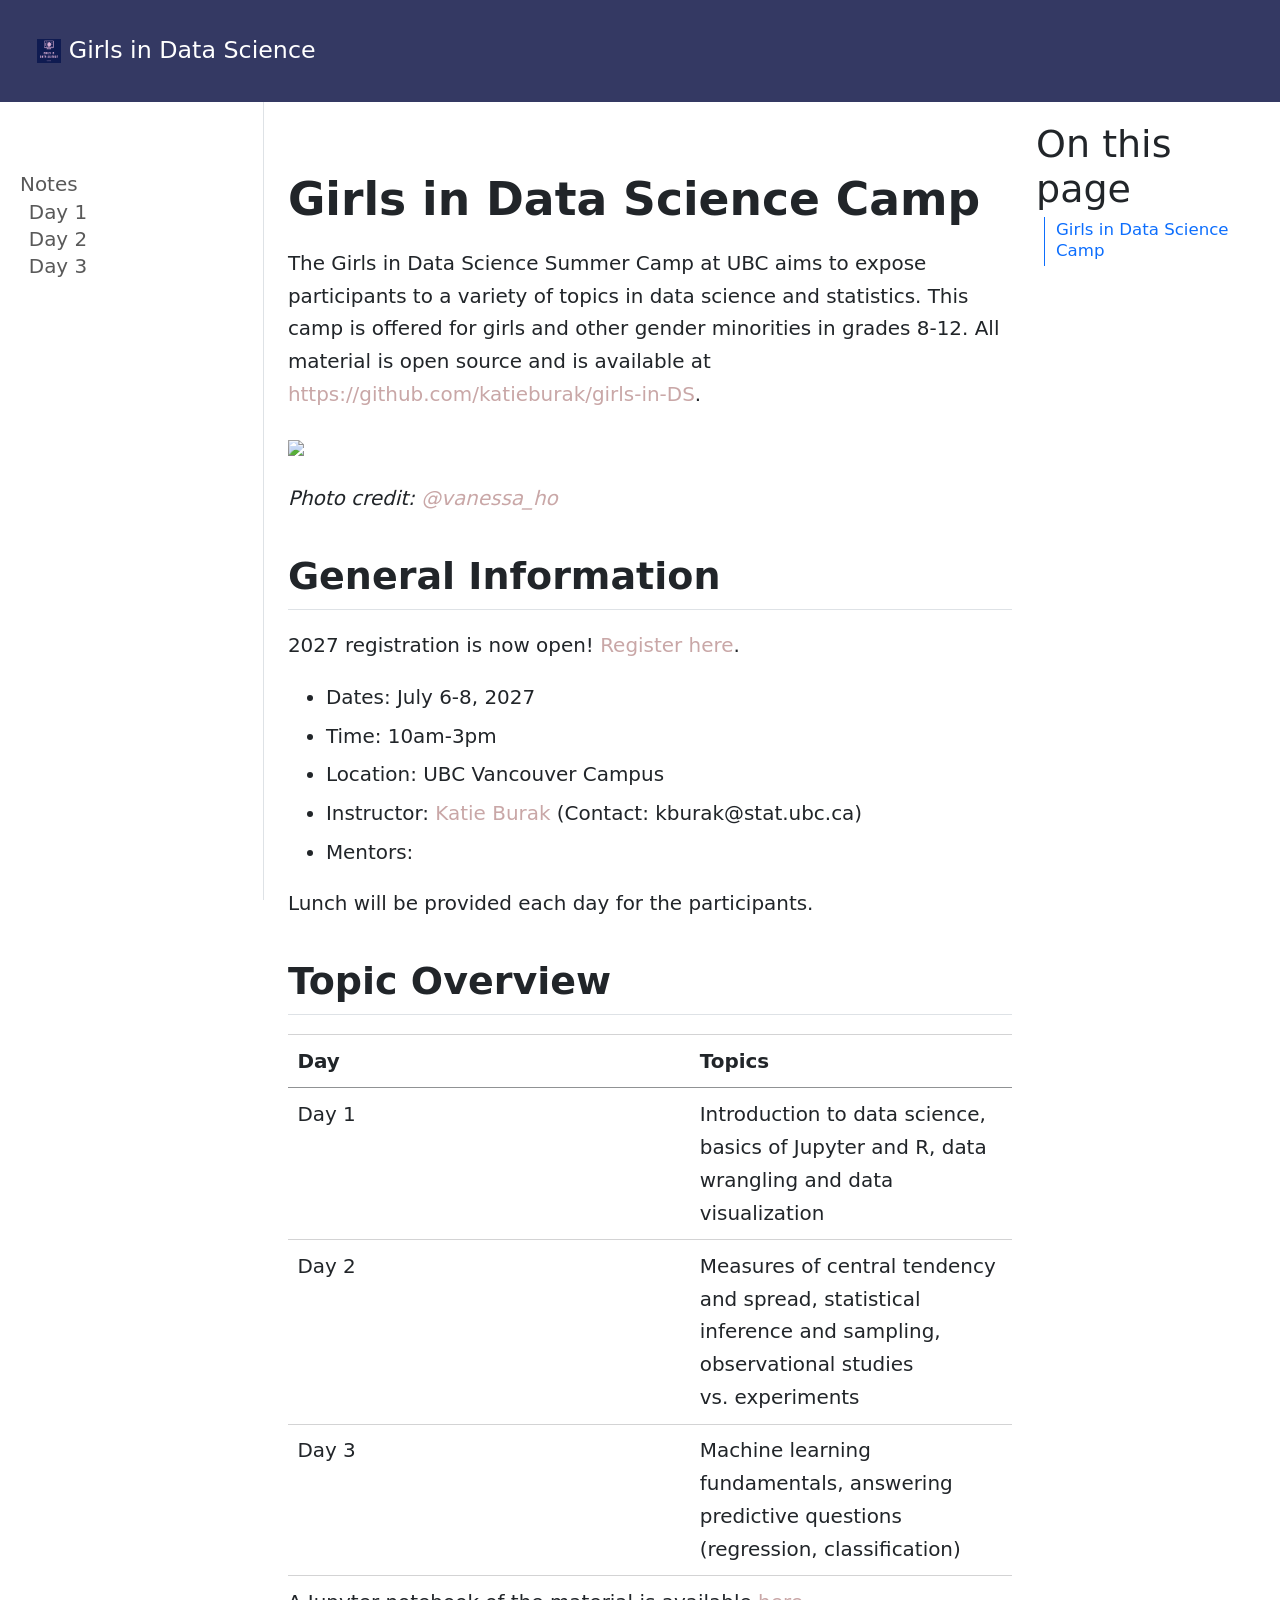
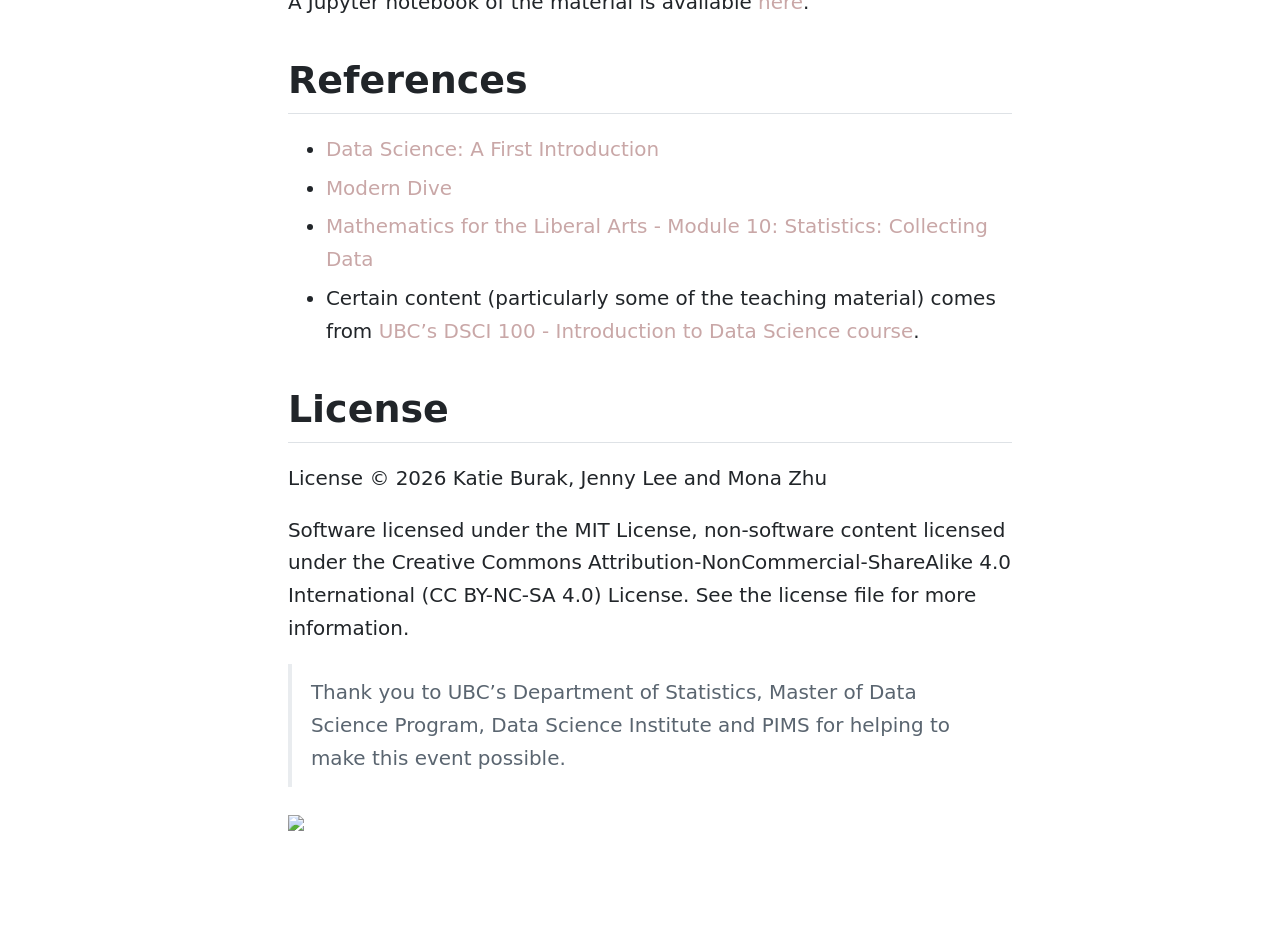
==== docs/README.html @ e65000bf "updated site to quarto" ====
<!DOCTYPE html>
<html xmlns="http://www.w3.org/1999/xhtml" lang="en" xml:lang="en"><head>

<meta charset="utf-8">
<meta name="generator" content="quarto-1.6.40">

<meta name="viewport" content="width=device-width, initial-scale=1.0, user-scalable=yes">


<title>readme – Girls in Data Science</title>
<style>
code{white-space: pre-wrap;}
span.smallcaps{font-variant: small-caps;}
div.columns{display: flex; gap: min(4vw, 1.5em);}
div.column{flex: auto; overflow-x: auto;}
div.hanging-indent{margin-left: 1.5em; text-indent: -1.5em;}
ul.task-list{list-style: none;}
ul.task-list li input[type="checkbox"] {
  width: 0.8em;
  margin: 0 0.8em 0.2em -1em; /* quarto-specific, see https://github.com/quarto-dev/quarto-cli/issues/4556 */ 
  vertical-align: middle;
}
</style>


<script src="site_libs/quarto-nav/quarto-nav.js"></script>
<script src="site_libs/quarto-nav/headroom.min.js"></script>
<script src="site_libs/clipboard/clipboard.min.js"></script>
<script src="site_libs/quarto-search/autocomplete.umd.js"></script>
<script src="site_libs/quarto-search/fuse.min.js"></script>
<script src="site_libs/quarto-search/quarto-search.js"></script>
<meta name="quarto:offset" content="./">
<script src="site_libs/quarto-html/quarto.js"></script>
<script src="site_libs/quarto-html/popper.min.js"></script>
<script src="site_libs/quarto-html/tippy.umd.min.js"></script>
<script src="site_libs/quarto-html/anchor.min.js"></script>
<link href="site_libs/quarto-html/tippy.css" rel="stylesheet">
<link href="site_libs/quarto-html/quarto-syntax-highlighting-549806ee2085284f45b00abea8c6df48.css" rel="stylesheet" id="quarto-text-highlighting-styles">
<script src="site_libs/bootstrap/bootstrap.min.js"></script>
<link href="site_libs/bootstrap/bootstrap-icons.css" rel="stylesheet">
<link href="site_libs/bootstrap/bootstrap-3d18b063836badba44b5e49ce1f199c2.min.css" rel="stylesheet" append-hash="true" id="quarto-bootstrap" data-mode="light">
<script id="quarto-search-options" type="application/json">{
  "location": "navbar",
  "copy-button": false,
  "collapse-after": 3,
  "panel-placement": "end",
  "type": "overlay",
  "limit": 50,
  "keyboard-shortcut": [
    "f",
    "/",
    "s"
  ],
  "show-item-context": false,
  "language": {
    "search-no-results-text": "No results",
    "search-matching-documents-text": "matching documents",
    "search-copy-link-title": "Copy link to search",
    "search-hide-matches-text": "Hide additional matches",
    "search-more-match-text": "more match in this document",
    "search-more-matches-text": "more matches in this document",
    "search-clear-button-title": "Clear",
    "search-text-placeholder": "",
    "search-detached-cancel-button-title": "Cancel",
    "search-submit-button-title": "Submit",
    "search-label": "Search"
  }
}</script>
<style>html{ scroll-behavior: smooth; }</style>


<link rel="stylesheet" href="custom.css">
<meta property="og:title" content="Girls in Data Science">
<meta property="og:description" content="">
<meta property="og:image" content="https://your-site-url-here/notes/img/group-photo-2025.png">
<meta property="og:site_name" content="Girls in Data Science">
<meta property="og:image:height" content="4000">
<meta property="og:image:width" content="6000">
<meta name="twitter:title" content="Girls in Data Science">
<meta name="twitter:description" content="">
<meta name="twitter:image" content="https://your-site-url-here/notes/img/group-photo-2025.png">
<meta name="twitter:image-height" content="4000">
<meta name="twitter:image-width" content="6000">
<meta name="twitter:card" content="summary_large_image">
</head>

<body class="nav-sidebar docked nav-fixed">

<div id="quarto-search-results"></div>
  <header id="quarto-header" class="headroom fixed-top">
    <nav class="navbar navbar-expand-lg " data-bs-theme="dark">
      <div class="navbar-container container-fluid">
      <div class="navbar-brand-container mx-auto">
    <a href="./index.html" class="navbar-brand navbar-brand-logo">
    <img src="./notes/img/logo.png" alt="Girls in Data Science logo" class="navbar-logo">
    </a>
    <a class="navbar-brand" href="./index.html">
    <span class="navbar-title">Girls in Data Science</span>
    </a>
  </div>
            <div id="quarto-search" class="" title="Search"></div>
          <button class="navbar-toggler" type="button" data-bs-toggle="collapse" data-bs-target="#navbarCollapse" aria-controls="navbarCollapse" role="menu" aria-expanded="false" aria-label="Toggle navigation" onclick="if (window.quartoToggleHeadroom) { window.quartoToggleHeadroom(); }">
  <span class="navbar-toggler-icon"></span>
</button>
          <div class="collapse navbar-collapse" id="navbarCollapse">
            <ul class="navbar-nav navbar-nav-scroll ms-auto">
  <li class="nav-item compact">
    <a class="nav-link" href="https://github.com/katieburak/girls-in-DS/"> <i class="bi bi-github" role="img" aria-label="GitHub">
</i> 
<span class="menu-text"></span></a>
  </li>  
</ul>
          </div> <!-- /navcollapse -->
            <div class="quarto-navbar-tools">
</div>
      </div> <!-- /container-fluid -->
    </nav>
  <nav class="quarto-secondary-nav">
    <div class="container-fluid d-flex">
      <button type="button" class="quarto-btn-toggle btn" data-bs-toggle="collapse" role="button" data-bs-target=".quarto-sidebar-collapse-item" aria-controls="quarto-sidebar" aria-expanded="false" aria-label="Toggle sidebar navigation" onclick="if (window.quartoToggleHeadroom) { window.quartoToggleHeadroom(); }">
        <i class="bi bi-layout-text-sidebar-reverse"></i>
      </button>
        <nav class="quarto-page-breadcrumbs" aria-label="breadcrumb"><ol class="breadcrumb"></ol></nav>
        <a class="flex-grow-1" role="navigation" data-bs-toggle="collapse" data-bs-target=".quarto-sidebar-collapse-item" aria-controls="quarto-sidebar" aria-expanded="false" aria-label="Toggle sidebar navigation" onclick="if (window.quartoToggleHeadroom) { window.quartoToggleHeadroom(); }">      
        </a>
      <button type="button" class="btn quarto-search-button" aria-label="Search" onclick="window.quartoOpenSearch();">
        <i class="bi bi-search"></i>
      </button>
    </div>
  </nav>
</header>
<!-- content -->
<div id="quarto-content" class="quarto-container page-columns page-rows-contents page-layout-article page-navbar">
<!-- sidebar -->
  <nav id="quarto-sidebar" class="sidebar collapse collapse-horizontal quarto-sidebar-collapse-item sidebar-navigation docked overflow-auto">
        <div class="mt-2 flex-shrink-0 align-items-center">
        <div class="sidebar-search">
        <div id="quarto-search" class="" title="Search"></div>
        </div>
        </div>
    <div class="sidebar-menu-container"> 
    <ul class="list-unstyled mt-1">
        <li class="sidebar-item sidebar-item-section">
      <div class="sidebar-item-container"> 
            <a class="sidebar-item-text sidebar-link text-start" data-bs-toggle="collapse" data-bs-target="#quarto-sidebar-section-1" role="navigation" aria-expanded="true">
 <span class="menu-text">Notes</span></a>
          <a class="sidebar-item-toggle text-start" data-bs-toggle="collapse" data-bs-target="#quarto-sidebar-section-1" role="navigation" aria-expanded="true" aria-label="Toggle section">
            <i class="bi bi-chevron-right ms-2"></i>
          </a> 
      </div>
      <ul id="quarto-sidebar-section-1" class="collapse list-unstyled sidebar-section depth1 show">  
          <li class="sidebar-item">
  <div class="sidebar-item-container"> 
  <a href="./notes/day1.html" class="sidebar-item-text sidebar-link">
 <span class="menu-text">Day 1</span></a>
  </div>
</li>
          <li class="sidebar-item">
  <div class="sidebar-item-container"> 
  <a href="./notes/day2.html" class="sidebar-item-text sidebar-link">
 <span class="menu-text">Day 2</span></a>
  </div>
</li>
          <li class="sidebar-item">
  <div class="sidebar-item-container"> 
  <a href="./notes/day3.html" class="sidebar-item-text sidebar-link">
 <span class="menu-text">Day 3</span></a>
  </div>
</li>
      </ul>
  </li>
    </ul>
    </div>
</nav>
<div id="quarto-sidebar-glass" class="quarto-sidebar-collapse-item" data-bs-toggle="collapse" data-bs-target=".quarto-sidebar-collapse-item"></div>
<!-- margin-sidebar -->
    <div id="quarto-margin-sidebar" class="sidebar margin-sidebar">
        <nav id="TOC" role="doc-toc" class="toc-active">
    <h2 id="toc-title">On this page</h2>
   
  <ul>
  <li><a href="#girls-in-data-science-camp" id="toc-girls-in-data-science-camp" class="nav-link active" data-scroll-target="#girls-in-data-science-camp">Girls in Data Science Camp</a>
  <ul class="collapse">
  <li><a href="#general-information" id="toc-general-information" class="nav-link" data-scroll-target="#general-information">General Information</a></li>
  <li><a href="#topic-overview" id="toc-topic-overview" class="nav-link" data-scroll-target="#topic-overview">Topic Overview</a></li>
  <li><a href="#references" id="toc-references" class="nav-link" data-scroll-target="#references">References</a></li>
  <li><a href="#license" id="toc-license" class="nav-link" data-scroll-target="#license">License</a></li>
  </ul></li>
  </ul>
</nav>
    </div>
<!-- main -->
<main class="content" id="quarto-document-content"><header id="title-block-header" class="quarto-title-block"></header>




<section id="girls-in-data-science-camp" class="level1">
<h1>Girls in Data Science Camp</h1>
<p>The Girls in Data Science Summer Camp at UBC aims to expose participants to a variety of topics in data science and statistics. This camp is offered for girls and other gender minorities in grades 8-12. All material is open source and is available at <a href="https://github.com/katieburak/girls-in-DS">https://github.com/katieburak/girls-in-DS</a>.</p>
<p><img src="notes/img/group-photo-2025.png" class="img-fluid"></p>
<div class="line-block"><em>Photo credit: <a href="https://www.linkedin.com/in/vanessaho75/"><span class="citation" data-cites="vanessa_ho">@vanessa_ho</span></a></em></div>
<section id="general-information" class="level2">
<h2 class="anchored" data-anchor-id="general-information">General Information</h2>
<p>2027 registration is now open! <a href="https://ubc.ca1.qualtrics.com/jfe/form/SV_aVrXQA5wG44lh78">Register here</a>.</p>
<ul>
<li>Dates: July 6-8, 2027</li>
<li>Time: 10am-3pm</li>
<li>Location: UBC Vancouver Campus</li>
<li>Instructor: <a href="https://katieburak.github.io/">Katie Burak</a> (Contact: kburak@stat.ubc.ca)</li>
<li>Mentors:</li>
</ul>
<p>Lunch will be provided each day for the participants.</p>
</section>
<section id="topic-overview" class="level2">
<h2 class="anchored" data-anchor-id="topic-overview">Topic Overview</h2>
<table class="caption-top table">
<colgroup>
<col style="width: 55%">
<col style="width: 44%">
</colgroup>
<thead>
<tr class="header">
<th>Day</th>
<th>Topics</th>
</tr>
</thead>
<tbody>
<tr class="odd">
<td>Day 1</td>
<td>Introduction to data science, basics of Jupyter and R, data wrangling and data visualization</td>
</tr>
<tr class="even">
<td>Day 2</td>
<td>Measures of central tendency and spread, statistical inference and sampling, observational studies vs.&nbsp;experiments</td>
</tr>
<tr class="odd">
<td>Day 3</td>
<td>Machine learning fundamentals, answering predictive questions (regression, classification)</td>
</tr>
</tbody>
</table>
<p>A Jupyter notebook of the material is available <a href="https://katieburak.github.io/girls-in-DS/README.html">here</a>.</p>
</section>
<section id="references" class="level2">
<h2 class="anchored" data-anchor-id="references">References</h2>
<ul>
<li><a href="https://datasciencebook.ca/">Data Science: A First Introduction</a></li>
<li><a href="https://moderndive.com/index.html">Modern Dive</a></li>
<li><a href="https://courses.lumenlearning.com/waymakermath4libarts/">Mathematics for the Liberal Arts - Module 10: Statistics: Collecting Data</a></li>
<li>Certain content (particularly some of the teaching material) comes from <a href="https://github.com/ubc-dsci/dsci-100-student">UBC’s DSCI 100 - Introduction to Data Science course</a>.</li>
</ul>
</section>
<section id="license" class="level2">
<h2 class="anchored" data-anchor-id="license">License</h2>
<p>License © 2026 Katie Burak, Jenny Lee and Mona Zhu</p>
<p>Software licensed under the MIT License, non-software content licensed under the Creative Commons Attribution-NonCommercial-ShareAlike 4.0 International (CC BY-NC-SA 4.0) License. See the license file for more information.</p>
<blockquote class="blockquote">
<p>Thank you to UBC’s Department of Statistics, Master of Data Science Program, Data Science Institute and PIMS for helping to make this event possible.</p>
</blockquote>
<p><img src="https://media.pims.math.ca/logos/webhorizfullsmall.png" class="img-fluid"></p>


</section>
</section>

</main> <!-- /main -->
<script id="quarto-html-after-body" type="application/javascript">
window.document.addEventListener("DOMContentLoaded", function (event) {
  const toggleBodyColorMode = (bsSheetEl) => {
    const mode = bsSheetEl.getAttribute("data-mode");
    const bodyEl = window.document.querySelector("body");
    if (mode === "dark") {
      bodyEl.classList.add("quarto-dark");
      bodyEl.classList.remove("quarto-light");
    } else {
      bodyEl.classList.add("quarto-light");
      bodyEl.classList.remove("quarto-dark");
    }
  }
  const toggleBodyColorPrimary = () => {
    const bsSheetEl = window.document.querySelector("link#quarto-bootstrap");
    if (bsSheetEl) {
      toggleBodyColorMode(bsSheetEl);
    }
  }
  toggleBodyColorPrimary();  
  const icon = "";
  const anchorJS = new window.AnchorJS();
  anchorJS.options = {
    placement: 'right',
    icon: icon
  };
  anchorJS.add('.anchored');
  const isCodeAnnotation = (el) => {
    for (const clz of el.classList) {
      if (clz.startsWith('code-annotation-')) {                     
        return true;
      }
    }
    return false;
  }
  const onCopySuccess = function(e) {
    // button target
    const button = e.trigger;
    // don't keep focus
    button.blur();
    // flash "checked"
    button.classList.add('code-copy-button-checked');
    var currentTitle = button.getAttribute("title");
    button.setAttribute("title", "Copied!");
    let tooltip;
    if (window.bootstrap) {
      button.setAttribute("data-bs-toggle", "tooltip");
      button.setAttribute("data-bs-placement", "left");
      button.setAttribute("data-bs-title", "Copied!");
      tooltip = new bootstrap.Tooltip(button, 
        { trigger: "manual", 
          customClass: "code-copy-button-tooltip",
          offset: [0, -8]});
      tooltip.show();    
    }
    setTimeout(function() {
      if (tooltip) {
        tooltip.hide();
        button.removeAttribute("data-bs-title");
        button.removeAttribute("data-bs-toggle");
        button.removeAttribute("data-bs-placement");
      }
      button.setAttribute("title", currentTitle);
      button.classList.remove('code-copy-button-checked');
    }, 1000);
    // clear code selection
    e.clearSelection();
  }
  const getTextToCopy = function(trigger) {
      const codeEl = trigger.previousElementSibling.cloneNode(true);
      for (const childEl of codeEl.children) {
        if (isCodeAnnotation(childEl)) {
          childEl.remove();
        }
      }
      return codeEl.innerText;
  }
  const clipboard = new window.ClipboardJS('.code-copy-button:not([data-in-quarto-modal])', {
    text: getTextToCopy
  });
  clipboard.on('success', onCopySuccess);
  if (window.document.getElementById('quarto-embedded-source-code-modal')) {
    const clipboardModal = new window.ClipboardJS('.code-copy-button[data-in-quarto-modal]', {
      text: getTextToCopy,
      container: window.document.getElementById('quarto-embedded-source-code-modal')
    });
    clipboardModal.on('success', onCopySuccess);
  }
    var localhostRegex = new RegExp(/^(?:http|https):\/\/localhost\:?[0-9]*\//);
    var mailtoRegex = new RegExp(/^mailto:/);
      var filterRegex = new RegExp("https:\/\/your-site-url-here\/");
    var isInternal = (href) => {
        return filterRegex.test(href) || localhostRegex.test(href) || mailtoRegex.test(href);
    }
    // Inspect non-navigation links and adorn them if external
 	var links = window.document.querySelectorAll('a[href]:not(.nav-link):not(.navbar-brand):not(.toc-action):not(.sidebar-link):not(.sidebar-item-toggle):not(.pagination-link):not(.no-external):not([aria-hidden]):not(.dropdown-item):not(.quarto-navigation-tool):not(.about-link)');
    for (var i=0; i<links.length; i++) {
      const link = links[i];
      if (!isInternal(link.href)) {
        // undo the damage that might have been done by quarto-nav.js in the case of
        // links that we want to consider external
        if (link.dataset.originalHref !== undefined) {
          link.href = link.dataset.originalHref;
        }
      }
    }
  function tippyHover(el, contentFn, onTriggerFn, onUntriggerFn) {
    const config = {
      allowHTML: true,
      maxWidth: 500,
      delay: 100,
      arrow: false,
      appendTo: function(el) {
          return el.parentElement;
      },
      interactive: true,
      interactiveBorder: 10,
      theme: 'quarto',
      placement: 'bottom-start',
    };
    if (contentFn) {
      config.content = contentFn;
    }
    if (onTriggerFn) {
      config.onTrigger = onTriggerFn;
    }
    if (onUntriggerFn) {
      config.onUntrigger = onUntriggerFn;
    }
    window.tippy(el, config); 
  }
  const noterefs = window.document.querySelectorAll('a[role="doc-noteref"]');
  for (var i=0; i<noterefs.length; i++) {
    const ref = noterefs[i];
    tippyHover(ref, function() {
      // use id or data attribute instead here
      let href = ref.getAttribute('data-footnote-href') || ref.getAttribute('href');
      try { href = new URL(href).hash; } catch {}
      const id = href.replace(/^#\/?/, "");
      const note = window.document.getElementById(id);
      if (note) {
        return note.innerHTML;
      } else {
        return "";
      }
    });
  }
  const xrefs = window.document.querySelectorAll('a.quarto-xref');
  const processXRef = (id, note) => {
    // Strip column container classes
    const stripColumnClz = (el) => {
      el.classList.remove("page-full", "page-columns");
      if (el.children) {
        for (const child of el.children) {
          stripColumnClz(child);
        }
      }
    }
    stripColumnClz(note)
    if (id === null || id.startsWith('sec-')) {
      // Special case sections, only their first couple elements
      const container = document.createElement("div");
      if (note.children && note.children.length > 2) {
        container.appendChild(note.children[0].cloneNode(true));
        for (let i = 1; i < note.children.length; i++) {
          const child = note.children[i];
          if (child.tagName === "P" && child.innerText === "") {
            continue;
          } else {
            container.appendChild(child.cloneNode(true));
            break;
          }
        }
        if (window.Quarto?.typesetMath) {
          window.Quarto.typesetMath(container);
        }
        return container.innerHTML
      } else {
        if (window.Quarto?.typesetMath) {
          window.Quarto.typesetMath(note);
        }
        return note.innerHTML;
      }
    } else {
      // Remove any anchor links if they are present
      const anchorLink = note.querySelector('a.anchorjs-link');
      if (anchorLink) {
        anchorLink.remove();
      }
      if (window.Quarto?.typesetMath) {
        window.Quarto.typesetMath(note);
      }
      if (note.classList.contains("callout")) {
        return note.outerHTML;
      } else {
        return note.innerHTML;
      }
    }
  }
  for (var i=0; i<xrefs.length; i++) {
    const xref = xrefs[i];
    tippyHover(xref, undefined, function(instance) {
      instance.disable();
      let url = xref.getAttribute('href');
      let hash = undefined; 
      if (url.startsWith('#')) {
        hash = url;
      } else {
        try { hash = new URL(url).hash; } catch {}
      }
      if (hash) {
        const id = hash.replace(/^#\/?/, "");
        const note = window.document.getElementById(id);
        if (note !== null) {
          try {
            const html = processXRef(id, note.cloneNode(true));
            instance.setContent(html);
          } finally {
            instance.enable();
            instance.show();
          }
        } else {
          // See if we can fetch this
          fetch(url.split('#')[0])
          .then(res => res.text())
          .then(html => {
            const parser = new DOMParser();
            const htmlDoc = parser.parseFromString(html, "text/html");
            const note = htmlDoc.getElementById(id);
            if (note !== null) {
              const html = processXRef(id, note);
              instance.setContent(html);
            } 
          }).finally(() => {
            instance.enable();
            instance.show();
          });
        }
      } else {
        // See if we can fetch a full url (with no hash to target)
        // This is a special case and we should probably do some content thinning / targeting
        fetch(url)
        .then(res => res.text())
        .then(html => {
          const parser = new DOMParser();
          const htmlDoc = parser.parseFromString(html, "text/html");
          const note = htmlDoc.querySelector('main.content');
          if (note !== null) {
            // This should only happen for chapter cross references
            // (since there is no id in the URL)
            // remove the first header
            if (note.children.length > 0 && note.children[0].tagName === "HEADER") {
              note.children[0].remove();
            }
            const html = processXRef(null, note);
            instance.setContent(html);
          } 
        }).finally(() => {
          instance.enable();
          instance.show();
        });
      }
    }, function(instance) {
    });
  }
      let selectedAnnoteEl;
      const selectorForAnnotation = ( cell, annotation) => {
        let cellAttr = 'data-code-cell="' + cell + '"';
        let lineAttr = 'data-code-annotation="' +  annotation + '"';
        const selector = 'span[' + cellAttr + '][' + lineAttr + ']';
        return selector;
      }
      const selectCodeLines = (annoteEl) => {
        const doc = window.document;
        const targetCell = annoteEl.getAttribute("data-target-cell");
        const targetAnnotation = annoteEl.getAttribute("data-target-annotation");
        const annoteSpan = window.document.querySelector(selectorForAnnotation(targetCell, targetAnnotation));
        const lines = annoteSpan.getAttribute("data-code-lines").split(",");
        const lineIds = lines.map((line) => {
          return targetCell + "-" + line;
        })
        let top = null;
        let height = null;
        let parent = null;
        if (lineIds.length > 0) {
            //compute the position of the single el (top and bottom and make a div)
            const el = window.document.getElementById(lineIds[0]);
            top = el.offsetTop;
            height = el.offsetHeight;
            parent = el.parentElement.parentElement;
          if (lineIds.length > 1) {
            const lastEl = window.document.getElementById(lineIds[lineIds.length - 1]);
            const bottom = lastEl.offsetTop + lastEl.offsetHeight;
            height = bottom - top;
          }
          if (top !== null && height !== null && parent !== null) {
            // cook up a div (if necessary) and position it 
            let div = window.document.getElementById("code-annotation-line-highlight");
            if (div === null) {
              div = window.document.createElement("div");
              div.setAttribute("id", "code-annotation-line-highlight");
              div.style.position = 'absolute';
              parent.appendChild(div);
            }
            div.style.top = top - 2 + "px";
            div.style.height = height + 4 + "px";
            div.style.left = 0;
            let gutterDiv = window.document.getElementById("code-annotation-line-highlight-gutter");
            if (gutterDiv === null) {
              gutterDiv = window.document.createElement("div");
              gutterDiv.setAttribute("id", "code-annotation-line-highlight-gutter");
              gutterDiv.style.position = 'absolute';
              const codeCell = window.document.getElementById(targetCell);
              const gutter = codeCell.querySelector('.code-annotation-gutter');
              gutter.appendChild(gutterDiv);
            }
            gutterDiv.style.top = top - 2 + "px";
            gutterDiv.style.height = height + 4 + "px";
          }
          selectedAnnoteEl = annoteEl;
        }
      };
      const unselectCodeLines = () => {
        const elementsIds = ["code-annotation-line-highlight", "code-annotation-line-highlight-gutter"];
        elementsIds.forEach((elId) => {
          const div = window.document.getElementById(elId);
          if (div) {
            div.remove();
          }
        });
        selectedAnnoteEl = undefined;
      };
        // Handle positioning of the toggle
    window.addEventListener(
      "resize",
      throttle(() => {
        elRect = undefined;
        if (selectedAnnoteEl) {
          selectCodeLines(selectedAnnoteEl);
        }
      }, 10)
    );
    function throttle(fn, ms) {
    let throttle = false;
    let timer;
      return (...args) => {
        if(!throttle) { // first call gets through
            fn.apply(this, args);
            throttle = true;
        } else { // all the others get throttled
            if(timer) clearTimeout(timer); // cancel #2
            timer = setTimeout(() => {
              fn.apply(this, args);
              timer = throttle = false;
            }, ms);
        }
      };
    }
      // Attach click handler to the DT
      const annoteDls = window.document.querySelectorAll('dt[data-target-cell]');
      for (const annoteDlNode of annoteDls) {
        annoteDlNode.addEventListener('click', (event) => {
          const clickedEl = event.target;
          if (clickedEl !== selectedAnnoteEl) {
            unselectCodeLines();
            const activeEl = window.document.querySelector('dt[data-target-cell].code-annotation-active');
            if (activeEl) {
              activeEl.classList.remove('code-annotation-active');
            }
            selectCodeLines(clickedEl);
            clickedEl.classList.add('code-annotation-active');
          } else {
            // Unselect the line
            unselectCodeLines();
            clickedEl.classList.remove('code-annotation-active');
          }
        });
      }
  const findCites = (el) => {
    const parentEl = el.parentElement;
    if (parentEl) {
      const cites = parentEl.dataset.cites;
      if (cites) {
        return {
          el,
          cites: cites.split(' ')
        };
      } else {
        return findCites(el.parentElement)
      }
    } else {
      return undefined;
    }
  };
  var bibliorefs = window.document.querySelectorAll('a[role="doc-biblioref"]');
  for (var i=0; i<bibliorefs.length; i++) {
    const ref = bibliorefs[i];
    const citeInfo = findCites(ref);
    if (citeInfo) {
      tippyHover(citeInfo.el, function() {
        var popup = window.document.createElement('div');
        citeInfo.cites.forEach(function(cite) {
          var citeDiv = window.document.createElement('div');
          citeDiv.classList.add('hanging-indent');
          citeDiv.classList.add('csl-entry');
          var biblioDiv = window.document.getElementById('ref-' + cite);
          if (biblioDiv) {
            citeDiv.innerHTML = biblioDiv.innerHTML;
          }
          popup.appendChild(citeDiv);
        });
        return popup.innerHTML;
      });
    }
  }
});
</script>
</div> <!-- /content -->




<script src="site_libs/quarto-html/zenscroll-min.js"></script>
</body></html>
---- docs/site_libs/quarto-html/tippy.css ----
.tippy-box[data-animation=fade][data-state=hidden]{opacity:0}[data-tippy-root]{max-width:calc(100vw - 10px)}.tippy-box{position:relative;background-color:#333;color:#fff;border-radius:4px;font-size:14px;line-height:1.4;white-space:normal;outline:0;transition-property:transform,visibility,opacity}.tippy-box[data-placement^=top]>.tippy-arrow{bottom:0}.tippy-box[data-placement^=top]>.tippy-arrow:before{bottom:-7px;left:0;border-width:8px 8px 0;border-top-color:initial;transform-origin:center top}.tippy-box[data-placement^=bottom]>.tippy-arrow{top:0}.tippy-box[data-placement^=bottom]>.tippy-arrow:before{top:-7px;left:0;border-width:0 8px 8px;border-bottom-color:initial;transform-origin:center bottom}.tippy-box[data-placement^=left]>.tippy-arrow{right:0}.tippy-box[data-placement^=left]>.tippy-arrow:before{border-width:8px 0 8px 8px;border-left-color:initial;right:-7px;transform-origin:center left}.tippy-box[data-placement^=right]>.tippy-arrow{left:0}.tippy-box[data-placement^=right]>.tippy-arrow:before{left:-7px;border-width:8px 8px 8px 0;border-right-color:initial;transform-origin:center right}.tippy-box[data-inertia][data-state=visible]{transition-timing-function:cubic-bezier(.54,1.5,.38,1.11)}.tippy-arrow{width:16px;height:16px;color:#333}.tippy-arrow:before{content:"";position:absolute;border-color:transparent;border-style:solid}.tippy-content{position:relative;padding:5px 9px;z-index:1}
---- docs/site_libs/quarto-html/quarto-syntax-highlighting-549806ee2085284f45b00abea8c6df48.css ----
/* quarto syntax highlight colors */
:root {
  --quarto-hl-ot-color: #003B4F;
  --quarto-hl-at-color: #657422;
  --quarto-hl-ss-color: #20794D;
  --quarto-hl-an-color: #5E5E5E;
  --quarto-hl-fu-color: #4758AB;
  --quarto-hl-st-color: #20794D;
  --quarto-hl-cf-color: #003B4F;
  --quarto-hl-op-color: #5E5E5E;
  --quarto-hl-er-color: #AD0000;
  --quarto-hl-bn-color: #AD0000;
  --quarto-hl-al-color: #AD0000;
  --quarto-hl-va-color: #111111;
  --quarto-hl-bu-color: inherit;
  --quarto-hl-ex-color: inherit;
  --quarto-hl-pp-color: #AD0000;
  --quarto-hl-in-color: #5E5E5E;
  --quarto-hl-vs-color: #20794D;
  --quarto-hl-wa-color: #5E5E5E;
  --quarto-hl-do-color: #5E5E5E;
  --quarto-hl-im-color: #00769E;
  --quarto-hl-ch-color: #20794D;
  --quarto-hl-dt-color: #AD0000;
  --quarto-hl-fl-color: #AD0000;
  --quarto-hl-co-color: #5E5E5E;
  --quarto-hl-cv-color: #5E5E5E;
  --quarto-hl-cn-color: #8f5902;
  --quarto-hl-sc-color: #5E5E5E;
  --quarto-hl-dv-color: #AD0000;
  --quarto-hl-kw-color: #003B4F;
}

/* other quarto variables */
:root {
  --quarto-font-monospace: SFMono-Regular, Menlo, Monaco, Consolas, "Liberation Mono", "Courier New", monospace;
}

pre > code.sourceCode > span {
  color: #003B4F;
}

code span {
  color: #003B4F;
}

code.sourceCode > span {
  color: #003B4F;
}

div.sourceCode,
div.sourceCode pre.sourceCode {
  color: #003B4F;
}

code span.ot {
  color: #003B4F;
  font-style: inherit;
}

code span.at {
  color: #657422;
  font-style: inherit;
}

code span.ss {
  color: #20794D;
  font-style: inherit;
}

code span.an {
  color: #5E5E5E;
  font-style: inherit;
}

code span.fu {
  color: #4758AB;
  font-style: inherit;
}

code span.st {
  color: #20794D;
  font-style: inherit;
}

code span.cf {
  color: #003B4F;
  font-weight: bold;
  font-style: inherit;
}

code span.op {
  color: #5E5E5E;
  font-style: inherit;
}

code span.er {
  color: #AD0000;
  font-style: inherit;
}

code span.bn {
  color: #AD0000;
  font-style: inherit;
}

code span.al {
  color: #AD0000;
  font-style: inherit;
}

code span.va {
  color: #111111;
  font-style: inherit;
}

code span.bu {
  font-style: inherit;
}

code span.ex {
  font-style: inherit;
}

code span.pp {
  color: #AD0000;
  font-style: inherit;
}

code span.in {
  color: #5E5E5E;
  font-style: inherit;
}

code span.vs {
  color: #20794D;
  font-style: inherit;
}

code span.wa {
  color: #5E5E5E;
  font-style: italic;
}

code span.do {
  color: #5E5E5E;
  font-style: italic;
}

code span.im {
  color: #00769E;
  font-style: inherit;
}

code span.ch {
  color: #20794D;
  font-style: inherit;
}

code span.dt {
  color: #AD0000;
  font-style: inherit;
}

code span.fl {
  color: #AD0000;
  font-style: inherit;
}

code span.co {
  color: #5E5E5E;
  font-style: inherit;
}

code span.cv {
  color: #5E5E5E;
  font-style: italic;
}

code span.cn {
  color: #8f5902;
  font-style: inherit;
}

code span.sc {
  color: #5E5E5E;
  font-style: inherit;
}

code span.dv {
  color: #AD0000;
  font-style: inherit;
}

code span.kw {
  color: #003B4F;
  font-weight: bold;
  font-style: inherit;
}

.prevent-inlining {
  content: "</";
}

/*# sourceMappingURL=ae99138f4fbc2fb4c9f5e5cd69c22459.css.map */
---- docs/custom.css ----
/* =========================
   GLOBAL TYPOGRAPHY (FORCE FIX)
   ========================= */

html, body {
  font-size: 19px !important;
  line-height: 1.65;
}

/* Quarto content containers */
.quarto-container,
.quarto-page,
.content,
.main-content {
  font-size: 1.05rem !important;
}

/* Headings */
h1 { font-size: 2.4rem !important; }
h2 { font-size: 2rem !important; }
h3 { font-size: 1.5rem !important; }


/* =========================
   NAVBAR BASE
   ========================= */

.navbar {
  background-color: #343963 !important;
  padding: 1rem 1.2rem !important;
  font-size: 1.2rem !important;
}

/* Brand */
.navbar-brand {
  font-size: 2rem !important;
  font-weight: 600 !important;
}

/* Default nav links */
.navbar .nav-link,
.navbar-nav .nav-link,
.navbar a {
  color: #ffffff !important;
  font-size: 1.25rem !important;
  font-weight: 500 !important;
}

/* Hover state */
.navbar .nav-link:hover,
.navbar-nav .nav-link:hover,
.navbar a:hover {
  color: #C9A7A7 !important;
}

/* ACTIVE / CURRENT PAGE (FIXED) */
.navbar .nav-link.active,
.navbar-nav .nav-link.active,
.navbar .nav-link[aria-current="page"] {
  color: #C9A7A7 !important;
}

/* Focus state */
.navbar .nav-link:focus,
.navbar-nav .nav-link:focus {
  color: #C9A7A7 !important;
}

/* Dropdown / expanded state */
.navbar .nav-link.show {
  color: #C9A7A7 !important;
}


/* =========================
   GLOBAL LINKS
   ========================= */

a {
  color: #C9A7A7;
  font-size: 1.05rem;
  text-decoration: none;
  font-weight: 500;
}

a:hover {
  text-decoration: underline;
}

a:visited {
  color: #C9A7A7;
}

a:focus {
  color: #C9A7A7;
  outline: 2px solid #C9A7A7;
  outline-offset: 2px;
}


/* =========================
   SIDEBAR
   ========================= */

.sidebar,
.sidebar-nav,
.sidebar-menu {
  font-size: 1.1rem !important;
}


/* =========================
   SPACING IMPROVEMENTS
   ========================= */

p {
  margin-bottom: 1rem;
}

li {
  margin-bottom: 0.3rem;
}
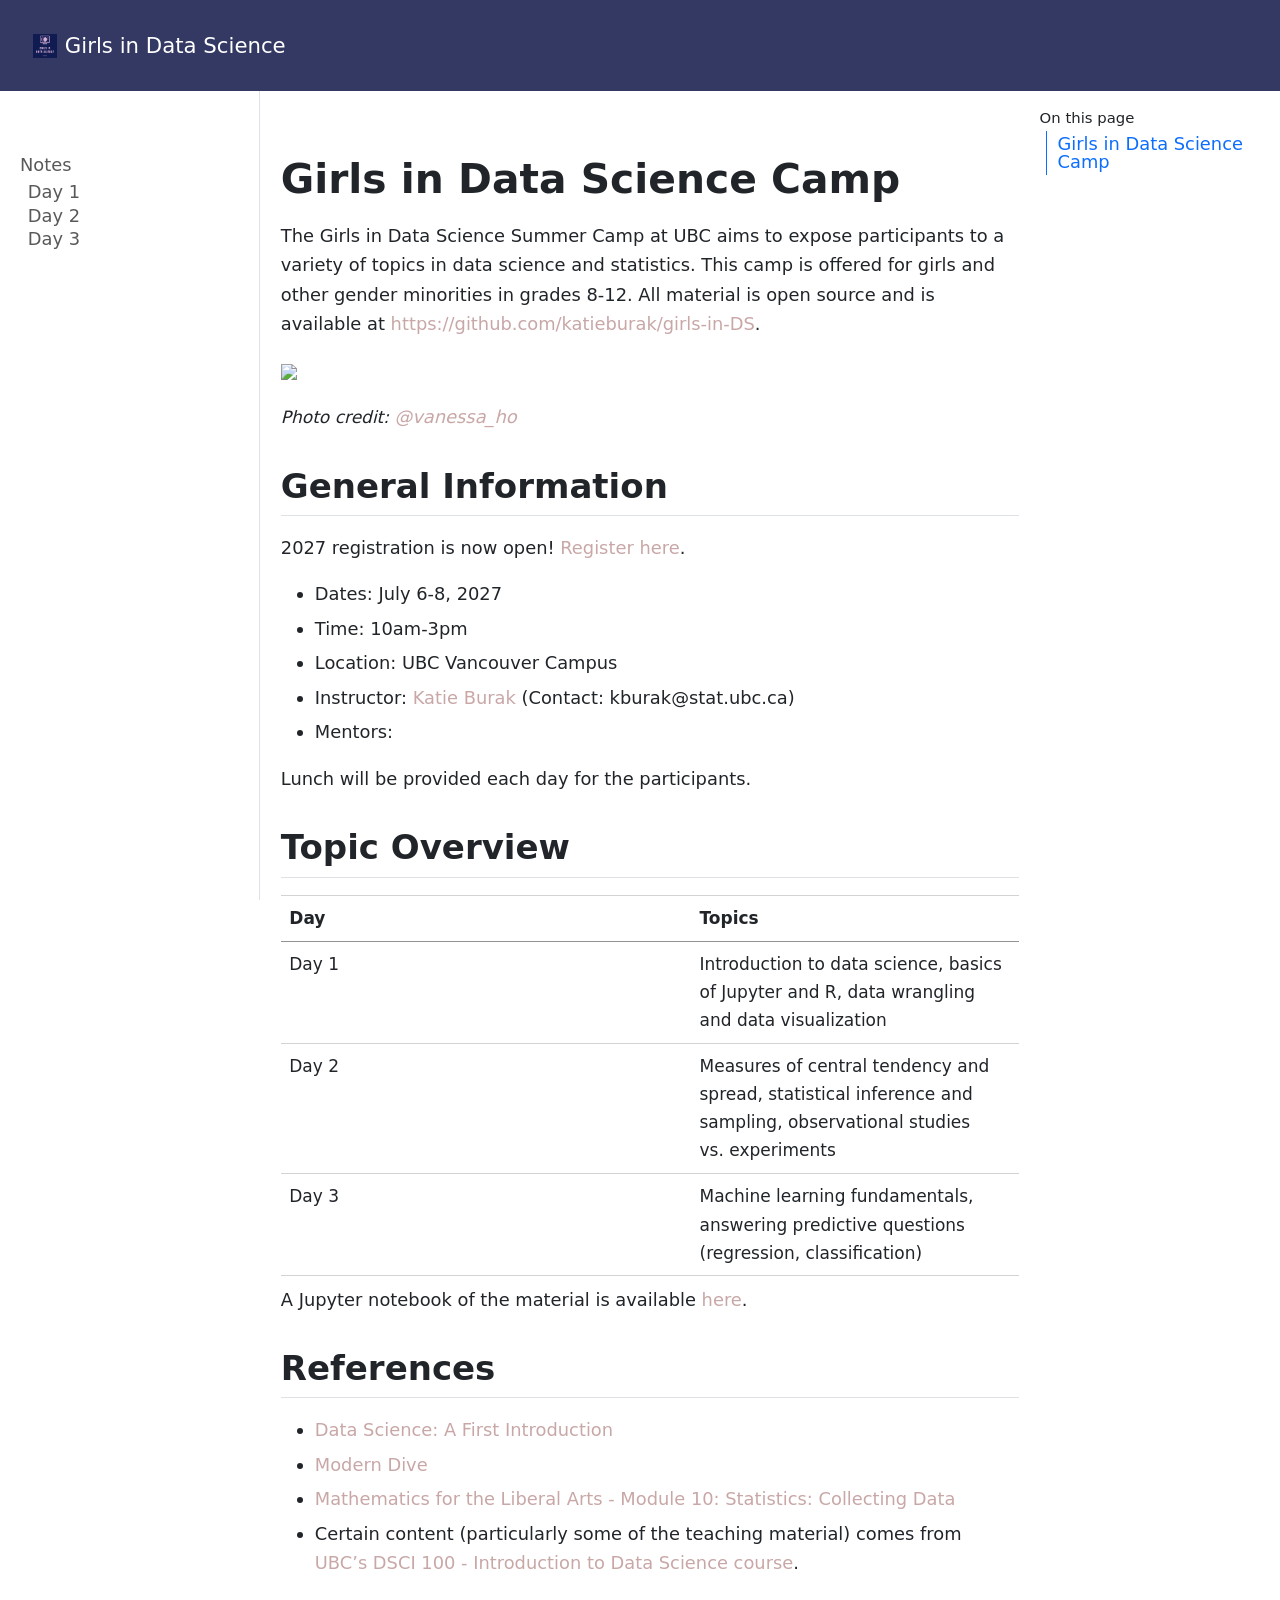
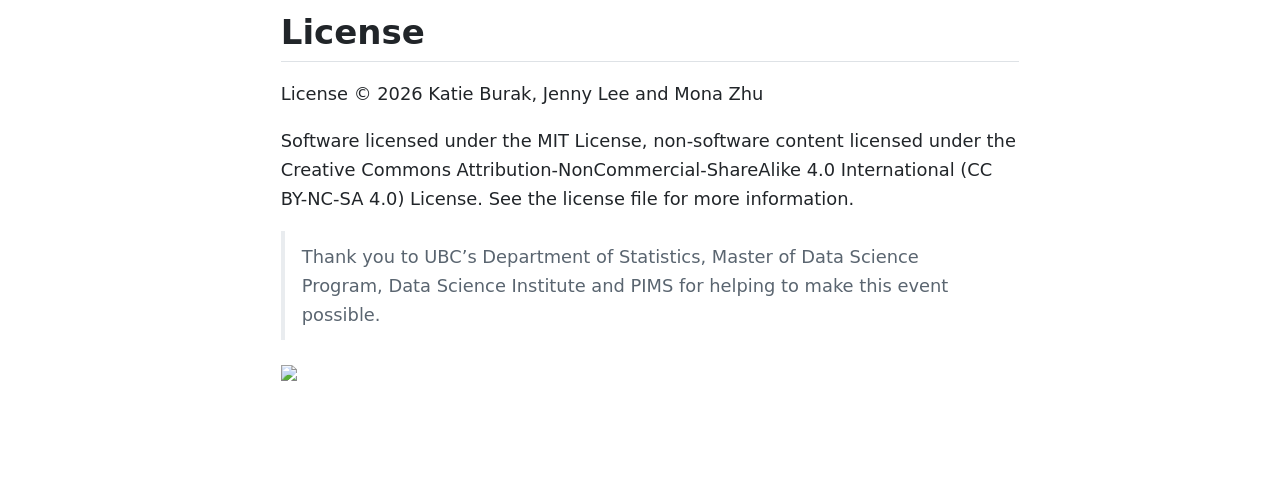
==== commit cde014e8: "fixed layout" ====
--- a/docs/README.html
+++ b/docs/README.html
@@ -38,7 +38,7 @@
 <link href="site_libs/quarto-html/quarto-syntax-highlighting-549806ee2085284f45b00abea8c6df48.css" rel="stylesheet" id="quarto-text-highlighting-styles">
 <script src="site_libs/bootstrap/bootstrap.min.js"></script>
 <link href="site_libs/bootstrap/bootstrap-icons.css" rel="stylesheet">
-<link href="site_libs/bootstrap/bootstrap-3d18b063836badba44b5e49ce1f199c2.min.css" rel="stylesheet" append-hash="true" id="quarto-bootstrap" data-mode="light">
+<link href="site_libs/bootstrap/bootstrap-494a106890d629ee056dfadd0ae89b63.min.css" rel="stylesheet" append-hash="true" id="quarto-bootstrap" data-mode="light">
 <script id="quarto-search-options" type="application/json">{
   "location": "navbar",
   "copy-button": false,
--- a/docs/custom.css
+++ b/docs/custom.css
@@ -1,24 +1,26 @@
 /* =========================
-   GLOBAL TYPOGRAPHY (FORCE FIX)
+   GLOBAL TYPOGRAPHY (SAFE VERSION)
    ========================= */
 
-html, body {
-  font-size: 19px !important;
+/* Use HTML for base sizing (keeps Quarto grid stable) */
+html {
+  font-size: 16px;
+}
+
+body {
   line-height: 1.65;
 }
 
-/* Quarto content containers */
-.quarto-container,
-.quarto-page,
-.content,
-.main-content {
-  font-size: 1.05rem !important;
+/* Only target text, NOT layout containers */
+p,
+li {
+  font-size: 1.05rem;
 }
 
 /* Headings */
-h1 { font-size: 2.4rem !important; }
-h2 { font-size: 2rem !important; }
-h3 { font-size: 1.5rem !important; }
+h1 { font-size: 2.4rem; }
+h2 { font-size: 2rem; }
+h3 { font-size: 1.5rem; }
 
 
 /* =========================
@@ -37,7 +39,7 @@
   font-weight: 600 !important;
 }
 
-/* Default nav links */
+/* Nav links */
 .navbar .nav-link,
 .navbar-nav .nav-link,
 .navbar a {
@@ -53,20 +55,19 @@
   color: #C9A7A7 !important;
 }
 
-/* ACTIVE / CURRENT PAGE (FIXED) */
+/* Active page */
 .navbar .nav-link.active,
 .navbar-nav .nav-link.active,
 .navbar .nav-link[aria-current="page"] {
   color: #C9A7A7 !important;
 }
 
-/* Focus state */
+/* Focus */
 .navbar .nav-link:focus,
 .navbar-nav .nav-link:focus {
   color: #C9A7A7 !important;
 }
 
-/* Dropdown / expanded state */
 .navbar .nav-link.show {
   color: #C9A7A7 !important;
 }
@@ -99,13 +100,13 @@
 
 
 /* =========================
-   SIDEBAR
+   SIDEBAR (SAFE)
    ========================= */
 
 .sidebar,
 .sidebar-nav,
 .sidebar-menu {
-  font-size: 1.1rem !important;
+  font-size: 1.05rem;
 }
 
 
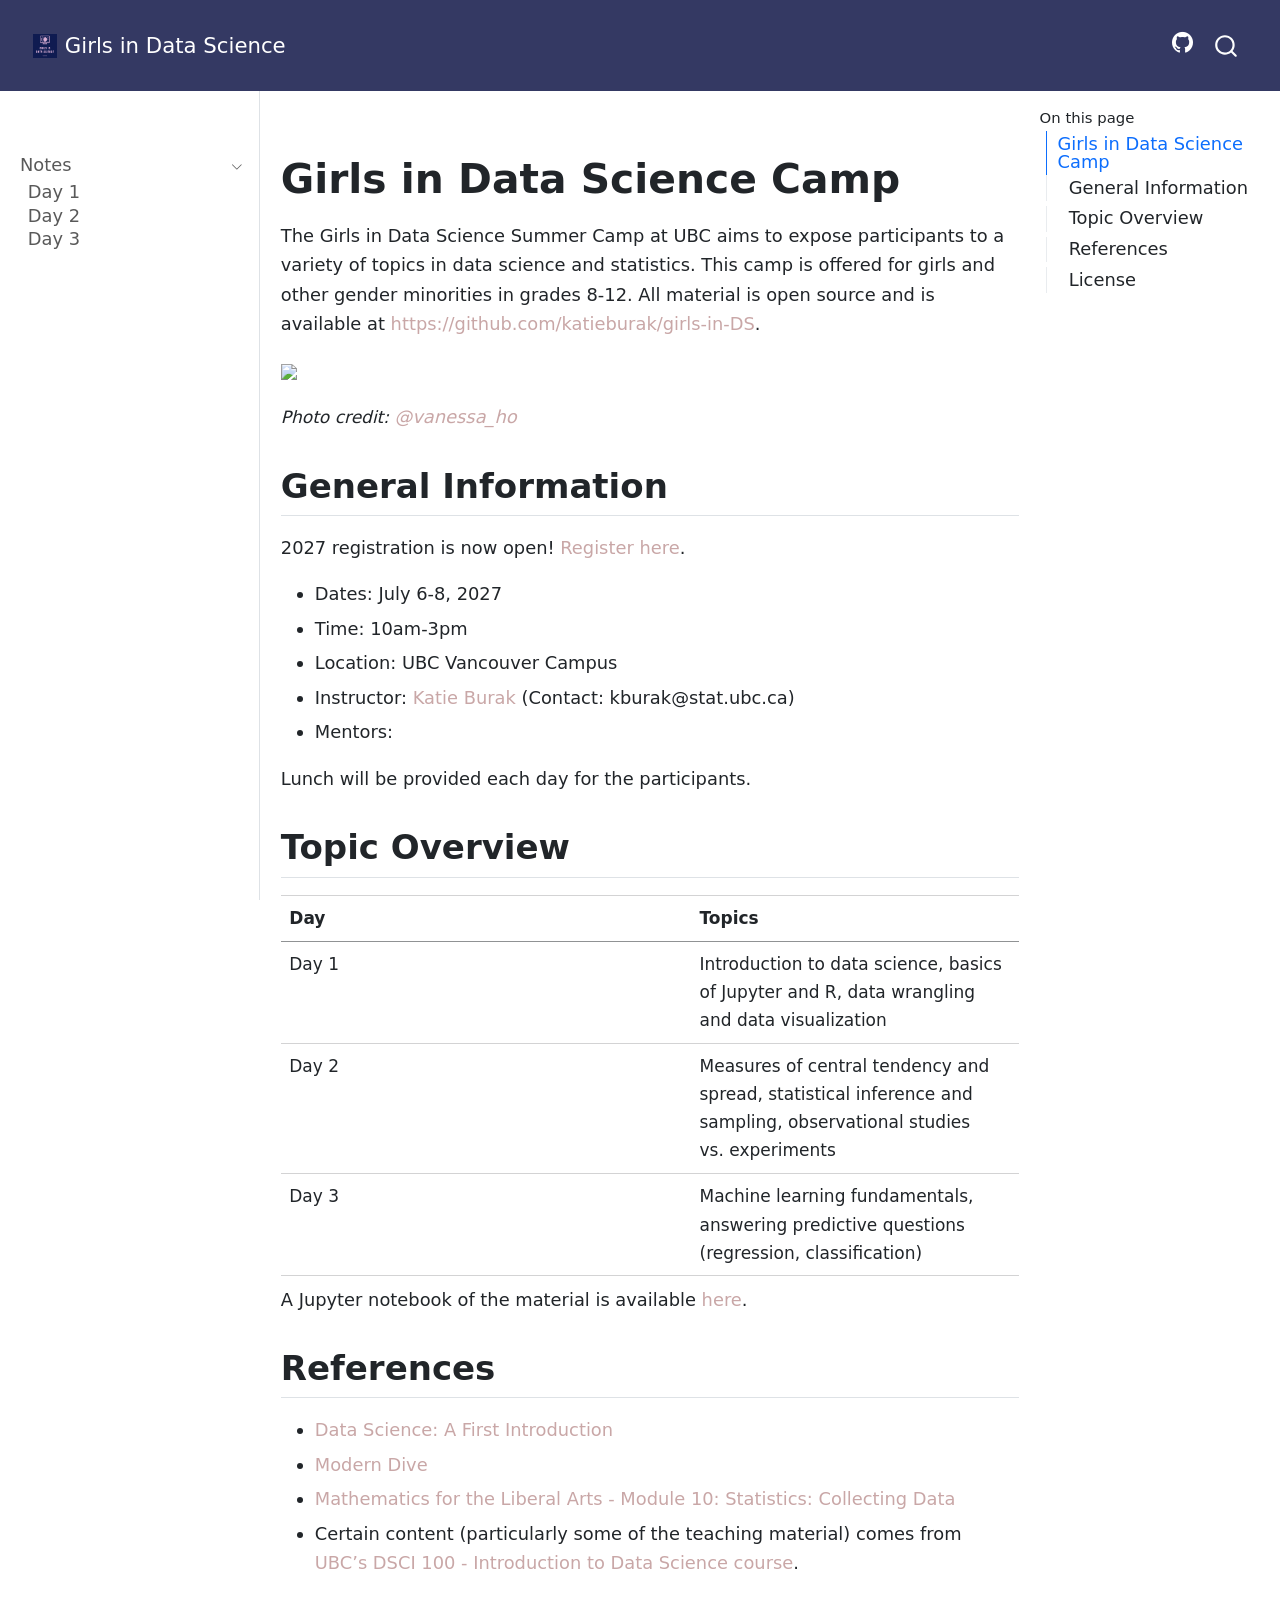
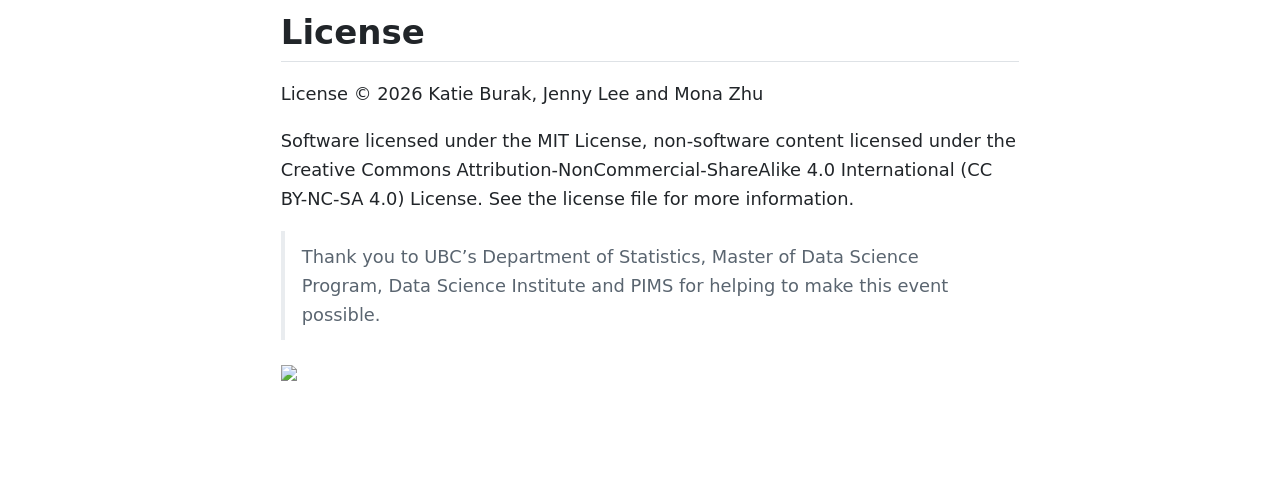
==== commit eab3b36f: "render site" ====
--- a/docs/README.html
+++ b/docs/README.html
@@ -2,13 +2,16 @@
 <html xmlns="http://www.w3.org/1999/xhtml" lang="en" xml:lang="en"><head>
 
 <meta charset="utf-8">
-<meta name="generator" content="quarto-1.6.40">
+<meta name="generator" content="quarto-1.9.37">
 
 <meta name="viewport" content="width=device-width, initial-scale=1.0, user-scalable=yes">
 
 
 <title>readme – Girls in Data Science</title>
 <style>
+/* Default styles provided by pandoc.
+** See https://pandoc.org/MANUAL.html#variables-for-html for config info.
+*/
 code{white-space: pre-wrap;}
 span.smallcaps{font-variant: small-caps;}
 div.columns{display: flex; gap: min(4vw, 1.5em);}
@@ -30,15 +33,16 @@
 <script src="site_libs/quarto-search/fuse.min.js"></script>
 <script src="site_libs/quarto-search/quarto-search.js"></script>
 <meta name="quarto:offset" content="./">
-<script src="site_libs/quarto-html/quarto.js"></script>
+<script src="site_libs/quarto-html/quarto.js" type="module"></script>
+<script src="site_libs/quarto-html/tabsets/tabsets.js" type="module"></script>
 <script src="site_libs/quarto-html/popper.min.js"></script>
 <script src="site_libs/quarto-html/tippy.umd.min.js"></script>
 <script src="site_libs/quarto-html/anchor.min.js"></script>
 <link href="site_libs/quarto-html/tippy.css" rel="stylesheet">
-<link href="site_libs/quarto-html/quarto-syntax-highlighting-549806ee2085284f45b00abea8c6df48.css" rel="stylesheet" id="quarto-text-highlighting-styles">
+<link href="site_libs/quarto-html/quarto-syntax-highlighting-7f8f88aac4f3542376d5c11b86a4c14d.css" rel="stylesheet" id="quarto-text-highlighting-styles">
 <script src="site_libs/bootstrap/bootstrap.min.js"></script>
 <link href="site_libs/bootstrap/bootstrap-icons.css" rel="stylesheet">
-<link href="site_libs/bootstrap/bootstrap-494a106890d629ee056dfadd0ae89b63.min.css" rel="stylesheet" append-hash="true" id="quarto-bootstrap" data-mode="light">
+<link href="site_libs/bootstrap/bootstrap-2d1526a3e1d8e4e0a3dd8da2a0a0b27f.min.css" rel="stylesheet" append-hash="true" id="quarto-bootstrap" data-mode="light">
 <script id="quarto-search-options" type="application/json">{
   "location": "navbar",
   "copy-button": false,
@@ -84,7 +88,7 @@
 <meta name="twitter:card" content="summary_large_image">
 </head>
 
-<body class="nav-sidebar docked nav-fixed">
+<body class="nav-sidebar docked nav-fixed quarto-light">
 
 <div id="quarto-search-results"></div>
   <header id="quarto-header" class="headroom fixed-top">
@@ -92,7 +96,8 @@
       <div class="navbar-container container-fluid">
       <div class="navbar-brand-container mx-auto">
     <a href="./index.html" class="navbar-brand navbar-brand-logo">
-    <img src="./notes/img/logo.png" alt="Girls in Data Science logo" class="navbar-logo">
+    <img src="./notes/img/logo.png" alt="Girls in Data Science logo" class="navbar-logo light-content">
+    <img src="./notes/img/logo.png" alt="Girls in Data Science logo" class="navbar-logo dark-content">
     </a>
     <a class="navbar-brand" href="./index.html">
     <span class="navbar-title">Girls in Data Science</span>
@@ -266,236 +271,243 @@
 
 </main> <!-- /main -->
 <script id="quarto-html-after-body" type="application/javascript">
-window.document.addEventListener("DOMContentLoaded", function (event) {
-  const toggleBodyColorMode = (bsSheetEl) => {
-    const mode = bsSheetEl.getAttribute("data-mode");
-    const bodyEl = window.document.querySelector("body");
-    if (mode === "dark") {
-      bodyEl.classList.add("quarto-dark");
-      bodyEl.classList.remove("quarto-light");
-    } else {
-      bodyEl.classList.add("quarto-light");
-      bodyEl.classList.remove("quarto-dark");
-    }
-  }
-  const toggleBodyColorPrimary = () => {
-    const bsSheetEl = window.document.querySelector("link#quarto-bootstrap");
-    if (bsSheetEl) {
-      toggleBodyColorMode(bsSheetEl);
-    }
-  }
-  toggleBodyColorPrimary();  
-  const icon = "";
-  const anchorJS = new window.AnchorJS();
-  anchorJS.options = {
-    placement: 'right',
-    icon: icon
-  };
-  anchorJS.add('.anchored');
-  const isCodeAnnotation = (el) => {
-    for (const clz of el.classList) {
-      if (clz.startsWith('code-annotation-')) {                     
-        return true;
-      }
-    }
-    return false;
-  }
-  const onCopySuccess = function(e) {
-    // button target
-    const button = e.trigger;
-    // don't keep focus
-    button.blur();
-    // flash "checked"
-    button.classList.add('code-copy-button-checked');
-    var currentTitle = button.getAttribute("title");
-    button.setAttribute("title", "Copied!");
-    let tooltip;
-    if (window.bootstrap) {
-      button.setAttribute("data-bs-toggle", "tooltip");
-      button.setAttribute("data-bs-placement", "left");
-      button.setAttribute("data-bs-title", "Copied!");
-      tooltip = new bootstrap.Tooltip(button, 
-        { trigger: "manual", 
-          customClass: "code-copy-button-tooltip",
-          offset: [0, -8]});
-      tooltip.show();    
-    }
-    setTimeout(function() {
-      if (tooltip) {
-        tooltip.hide();
-        button.removeAttribute("data-bs-title");
-        button.removeAttribute("data-bs-toggle");
-        button.removeAttribute("data-bs-placement");
-      }
-      button.setAttribute("title", currentTitle);
-      button.classList.remove('code-copy-button-checked');
-    }, 1000);
-    // clear code selection
-    e.clearSelection();
-  }
-  const getTextToCopy = function(trigger) {
-      const codeEl = trigger.previousElementSibling.cloneNode(true);
+  window.document.addEventListener("DOMContentLoaded", function (event) {
+    const icon = "";
+    const anchorJS = new window.AnchorJS();
+    anchorJS.options = {
+      placement: 'right',
+      icon: icon
+    };
+    anchorJS.add('.anchored');
+    const isCodeAnnotation = (el) => {
+      for (const clz of el.classList) {
+        if (clz.startsWith('code-annotation-')) {                     
+          return true;
+        }
+      }
+      return false;
+    }
+    const onCopySuccess = function(e) {
+      // button target
+      const button = e.trigger;
+      // don't keep focus
+      button.blur();
+      // flash "checked"
+      button.classList.add('code-copy-button-checked');
+      var currentTitle = button.getAttribute("title");
+      button.setAttribute("title", "Copied!");
+      let tooltip;
+      if (window.bootstrap) {
+        button.setAttribute("data-bs-toggle", "tooltip");
+        button.setAttribute("data-bs-placement", "left");
+        button.setAttribute("data-bs-title", "Copied!");
+        tooltip = new bootstrap.Tooltip(button, 
+          { trigger: "manual", 
+            customClass: "code-copy-button-tooltip",
+            offset: [0, -8]});
+        tooltip.show();    
+      }
+      setTimeout(function() {
+        if (tooltip) {
+          tooltip.hide();
+          button.removeAttribute("data-bs-title");
+          button.removeAttribute("data-bs-toggle");
+          button.removeAttribute("data-bs-placement");
+        }
+        button.setAttribute("title", currentTitle);
+        button.classList.remove('code-copy-button-checked');
+      }, 1000);
+      // clear code selection
+      e.clearSelection();
+    }
+    const getTextToCopy = function(trigger) {
+      const outerScaffold = trigger.parentElement.cloneNode(true);
+      const codeEl = outerScaffold.querySelector('code');
       for (const childEl of codeEl.children) {
         if (isCodeAnnotation(childEl)) {
           childEl.remove();
         }
       }
       return codeEl.innerText;
-  }
-  const clipboard = new window.ClipboardJS('.code-copy-button:not([data-in-quarto-modal])', {
-    text: getTextToCopy
-  });
-  clipboard.on('success', onCopySuccess);
-  if (window.document.getElementById('quarto-embedded-source-code-modal')) {
-    const clipboardModal = new window.ClipboardJS('.code-copy-button[data-in-quarto-modal]', {
-      text: getTextToCopy,
-      container: window.document.getElementById('quarto-embedded-source-code-modal')
+    }
+    const clipboard = new window.ClipboardJS('.code-copy-button:not([data-in-quarto-modal])', {
+      text: getTextToCopy
     });
-    clipboardModal.on('success', onCopySuccess);
-  }
-    var localhostRegex = new RegExp(/^(?:http|https):\/\/localhost\:?[0-9]*\//);
-    var mailtoRegex = new RegExp(/^mailto:/);
-      var filterRegex = new RegExp("https:\/\/your-site-url-here\/");
-    var isInternal = (href) => {
-        return filterRegex.test(href) || localhostRegex.test(href) || mailtoRegex.test(href);
-    }
-    // Inspect non-navigation links and adorn them if external
- 	var links = window.document.querySelectorAll('a[href]:not(.nav-link):not(.navbar-brand):not(.toc-action):not(.sidebar-link):not(.sidebar-item-toggle):not(.pagination-link):not(.no-external):not([aria-hidden]):not(.dropdown-item):not(.quarto-navigation-tool):not(.about-link)');
-    for (var i=0; i<links.length; i++) {
-      const link = links[i];
-      if (!isInternal(link.href)) {
-        // undo the damage that might have been done by quarto-nav.js in the case of
-        // links that we want to consider external
-        if (link.dataset.originalHref !== undefined) {
-          link.href = link.dataset.originalHref;
-        }
-      }
-    }
-  function tippyHover(el, contentFn, onTriggerFn, onUntriggerFn) {
-    const config = {
-      allowHTML: true,
-      maxWidth: 500,
-      delay: 100,
-      arrow: false,
-      appendTo: function(el) {
-          return el.parentElement;
-      },
-      interactive: true,
-      interactiveBorder: 10,
-      theme: 'quarto',
-      placement: 'bottom-start',
-    };
-    if (contentFn) {
-      config.content = contentFn;
-    }
-    if (onTriggerFn) {
-      config.onTrigger = onTriggerFn;
-    }
-    if (onUntriggerFn) {
-      config.onUntrigger = onUntriggerFn;
-    }
-    window.tippy(el, config); 
-  }
-  const noterefs = window.document.querySelectorAll('a[role="doc-noteref"]');
-  for (var i=0; i<noterefs.length; i++) {
-    const ref = noterefs[i];
-    tippyHover(ref, function() {
-      // use id or data attribute instead here
-      let href = ref.getAttribute('data-footnote-href') || ref.getAttribute('href');
-      try { href = new URL(href).hash; } catch {}
-      const id = href.replace(/^#\/?/, "");
-      const note = window.document.getElementById(id);
-      if (note) {
-        return note.innerHTML;
+    clipboard.on('success', onCopySuccess);
+    if (window.document.getElementById('quarto-embedded-source-code-modal')) {
+      const clipboardModal = new window.ClipboardJS('.code-copy-button[data-in-quarto-modal]', {
+        text: getTextToCopy,
+        container: window.document.getElementById('quarto-embedded-source-code-modal')
+      });
+      clipboardModal.on('success', onCopySuccess);
+    }
+      var localhostRegex = new RegExp(/^(?:http|https):\/\/localhost\:?[0-9]*\//);
+      var mailtoRegex = new RegExp(/^mailto:/);
+        var filterRegex = new RegExp("https:\/\/your-site-url-here\/");
+      var isInternal = (href) => {
+          return filterRegex.test(href) || localhostRegex.test(href) || mailtoRegex.test(href);
+      }
+      // Inspect non-navigation links and adorn them if external
+     var links = window.document.querySelectorAll('a[href]:not(.nav-link):not(.navbar-brand):not(.toc-action):not(.sidebar-link):not(.sidebar-item-toggle):not(.pagination-link):not(.no-external):not([aria-hidden]):not(.dropdown-item):not(.quarto-navigation-tool):not(.about-link)');
+      for (var i=0; i<links.length; i++) {
+        const link = links[i];
+        if (!isInternal(link.href)) {
+          // undo the damage that might have been done by quarto-nav.js in the case of
+          // links that we want to consider external
+          if (link.dataset.originalHref !== undefined) {
+            link.href = link.dataset.originalHref;
+          }
+        }
+      }
+    function tippyHover(el, contentFn, onTriggerFn, onUntriggerFn) {
+      const config = {
+        allowHTML: true,
+        maxWidth: 500,
+        delay: 100,
+        arrow: false,
+        appendTo: function(el) {
+            return el.parentElement;
+        },
+        interactive: true,
+        interactiveBorder: 10,
+        theme: 'quarto',
+        placement: 'bottom-start',
+      };
+      if (contentFn) {
+        config.content = contentFn;
+      }
+      if (onTriggerFn) {
+        config.onTrigger = onTriggerFn;
+      }
+      if (onUntriggerFn) {
+        config.onUntrigger = onUntriggerFn;
+      }
+      window.tippy(el, config); 
+    }
+    const noterefs = window.document.querySelectorAll('a[role="doc-noteref"]');
+    for (var i=0; i<noterefs.length; i++) {
+      const ref = noterefs[i];
+      tippyHover(ref, function() {
+        // use id or data attribute instead here
+        let href = ref.getAttribute('data-footnote-href') || ref.getAttribute('href');
+        try { href = new URL(href).hash; } catch {}
+        const id = href.replace(/^#\/?/, "");
+        const note = window.document.getElementById(id);
+        if (note) {
+          return note.innerHTML;
+        } else {
+          return "";
+        }
+      });
+    }
+    const xrefs = window.document.querySelectorAll('a.quarto-xref');
+    const processXRef = (id, note) => {
+      // Strip column container classes
+      const stripColumnClz = (el) => {
+        el.classList.remove("page-full", "page-columns");
+        if (el.children) {
+          for (const child of el.children) {
+            stripColumnClz(child);
+          }
+        }
+      }
+      stripColumnClz(note)
+      if (id === null || id.startsWith('sec-')) {
+        // Special case sections, only their first couple elements
+        const container = document.createElement("div");
+        if (note.children && note.children.length > 2) {
+          container.appendChild(note.children[0].cloneNode(true));
+          for (let i = 1; i < note.children.length; i++) {
+            const child = note.children[i];
+            if (child.tagName === "P" && child.innerText === "") {
+              continue;
+            } else {
+              container.appendChild(child.cloneNode(true));
+              break;
+            }
+          }
+          if (window.Quarto?.typesetMath) {
+            window.Quarto.typesetMath(container);
+          }
+          return container.innerHTML
+        } else {
+          if (window.Quarto?.typesetMath) {
+            window.Quarto.typesetMath(note);
+          }
+          return note.innerHTML;
+        }
       } else {
-        return "";
-      }
-    });
-  }
-  const xrefs = window.document.querySelectorAll('a.quarto-xref');
-  const processXRef = (id, note) => {
-    // Strip column container classes
-    const stripColumnClz = (el) => {
-      el.classList.remove("page-full", "page-columns");
-      if (el.children) {
-        for (const child of el.children) {
-          stripColumnClz(child);
-        }
-      }
-    }
-    stripColumnClz(note)
-    if (id === null || id.startsWith('sec-')) {
-      // Special case sections, only their first couple elements
-      const container = document.createElement("div");
-      if (note.children && note.children.length > 2) {
-        container.appendChild(note.children[0].cloneNode(true));
-        for (let i = 1; i < note.children.length; i++) {
-          const child = note.children[i];
-          if (child.tagName === "P" && child.innerText === "") {
-            continue;
-          } else {
-            container.appendChild(child.cloneNode(true));
-            break;
-          }
-        }
-        if (window.Quarto?.typesetMath) {
-          window.Quarto.typesetMath(container);
-        }
-        return container.innerHTML
-      } else {
+        // Remove any anchor links if they are present
+        const anchorLink = note.querySelector('a.anchorjs-link');
+        if (anchorLink) {
+          anchorLink.remove();
+        }
         if (window.Quarto?.typesetMath) {
           window.Quarto.typesetMath(note);
         }
-        return note.innerHTML;
-      }
-    } else {
-      // Remove any anchor links if they are present
-      const anchorLink = note.querySelector('a.anchorjs-link');
-      if (anchorLink) {
-        anchorLink.remove();
-      }
-      if (window.Quarto?.typesetMath) {
-        window.Quarto.typesetMath(note);
-      }
-      if (note.classList.contains("callout")) {
-        return note.outerHTML;
-      } else {
-        return note.innerHTML;
-      }
-    }
-  }
-  for (var i=0; i<xrefs.length; i++) {
-    const xref = xrefs[i];
-    tippyHover(xref, undefined, function(instance) {
-      instance.disable();
-      let url = xref.getAttribute('href');
-      let hash = undefined; 
-      if (url.startsWith('#')) {
-        hash = url;
-      } else {
-        try { hash = new URL(url).hash; } catch {}
-      }
-      if (hash) {
-        const id = hash.replace(/^#\/?/, "");
-        const note = window.document.getElementById(id);
-        if (note !== null) {
-          try {
-            const html = processXRef(id, note.cloneNode(true));
-            instance.setContent(html);
-          } finally {
-            instance.enable();
-            instance.show();
-          }
+        if (note.classList.contains("callout")) {
+          return note.outerHTML;
         } else {
-          // See if we can fetch this
-          fetch(url.split('#')[0])
+          return note.innerHTML;
+        }
+      }
+    }
+    for (var i=0; i<xrefs.length; i++) {
+      const xref = xrefs[i];
+      tippyHover(xref, undefined, function(instance) {
+        instance.disable();
+        let url = xref.getAttribute('href');
+        let hash = undefined; 
+        if (url.startsWith('#')) {
+          hash = url;
+        } else {
+          try { hash = new URL(url).hash; } catch {}
+        }
+        if (hash) {
+          const id = hash.replace(/^#\/?/, "");
+          const note = window.document.getElementById(id);
+          if (note !== null) {
+            try {
+              const html = processXRef(id, note.cloneNode(true));
+              instance.setContent(html);
+            } finally {
+              instance.enable();
+              instance.show();
+            }
+          } else {
+            // See if we can fetch this
+            fetch(url.split('#')[0])
+            .then(res => res.text())
+            .then(html => {
+              const parser = new DOMParser();
+              const htmlDoc = parser.parseFromString(html, "text/html");
+              const note = htmlDoc.getElementById(id);
+              if (note !== null) {
+                const html = processXRef(id, note);
+                instance.setContent(html);
+              } 
+            }).finally(() => {
+              instance.enable();
+              instance.show();
+            });
+          }
+        } else {
+          // See if we can fetch a full url (with no hash to target)
+          // This is a special case and we should probably do some content thinning / targeting
+          fetch(url)
           .then(res => res.text())
           .then(html => {
             const parser = new DOMParser();
             const htmlDoc = parser.parseFromString(html, "text/html");
-            const note = htmlDoc.getElementById(id);
+            const note = htmlDoc.querySelector('main.content');
             if (note !== null) {
-              const html = processXRef(id, note);
+              // This should only happen for chapter cross references
+              // (since there is no id in the URL)
+              // remove the first header
+              if (note.children.length > 0 && note.children[0].tagName === "HEADER") {
+                note.children[0].remove();
+              }
+              const html = processXRef(null, note);
               instance.setContent(html);
             } 
           }).finally(() => {
@@ -503,185 +515,161 @@
             instance.show();
           });
         }
+      }, function(instance) {
+      });
+    }
+        let selectedAnnoteEl;
+        const selectorForAnnotation = ( cell, annotation) => {
+          let cellAttr = 'data-code-cell="' + cell + '"';
+          let lineAttr = 'data-code-annotation="' +  annotation + '"';
+          const selector = 'span[' + cellAttr + '][' + lineAttr + ']';
+          return selector;
+        }
+        const selectCodeLines = (annoteEl) => {
+          const doc = window.document;
+          const targetCell = annoteEl.getAttribute("data-target-cell");
+          const targetAnnotation = annoteEl.getAttribute("data-target-annotation");
+          const annoteSpan = window.document.querySelector(selectorForAnnotation(targetCell, targetAnnotation));
+          const lines = annoteSpan.getAttribute("data-code-lines").split(",");
+          const lineIds = lines.map((line) => {
+            return targetCell + "-" + line;
+          })
+          let top = null;
+          let height = null;
+          let parent = null;
+          if (lineIds.length > 0) {
+              //compute the position of the single el (top and bottom and make a div)
+              const el = window.document.getElementById(lineIds[0]);
+              top = el.offsetTop;
+              height = el.offsetHeight;
+              parent = el.parentElement.parentElement;
+            if (lineIds.length > 1) {
+              const lastEl = window.document.getElementById(lineIds[lineIds.length - 1]);
+              const bottom = lastEl.offsetTop + lastEl.offsetHeight;
+              height = bottom - top;
+            }
+            if (top !== null && height !== null && parent !== null) {
+              // cook up a div (if necessary) and position it 
+              let div = window.document.getElementById("code-annotation-line-highlight");
+              if (div === null) {
+                div = window.document.createElement("div");
+                div.setAttribute("id", "code-annotation-line-highlight");
+                div.style.position = 'absolute';
+                parent.appendChild(div);
+              }
+              div.style.top = top - 2 + "px";
+              div.style.height = height + 4 + "px";
+              div.style.left = 0;
+              let gutterDiv = window.document.getElementById("code-annotation-line-highlight-gutter");
+              if (gutterDiv === null) {
+                gutterDiv = window.document.createElement("div");
+                gutterDiv.setAttribute("id", "code-annotation-line-highlight-gutter");
+                gutterDiv.style.position = 'absolute';
+                const codeCell = window.document.getElementById(targetCell);
+                const gutter = codeCell.querySelector('.code-annotation-gutter');
+                gutter.appendChild(gutterDiv);
+              }
+              gutterDiv.style.top = top - 2 + "px";
+              gutterDiv.style.height = height + 4 + "px";
+            }
+            selectedAnnoteEl = annoteEl;
+          }
+        };
+        const unselectCodeLines = () => {
+          const elementsIds = ["code-annotation-line-highlight", "code-annotation-line-highlight-gutter"];
+          elementsIds.forEach((elId) => {
+            const div = window.document.getElementById(elId);
+            if (div) {
+              div.remove();
+            }
+          });
+          selectedAnnoteEl = undefined;
+        };
+          // Handle positioning of the toggle
+      window.addEventListener(
+        "resize",
+        throttle(() => {
+          elRect = undefined;
+          if (selectedAnnoteEl) {
+            selectCodeLines(selectedAnnoteEl);
+          }
+        }, 10)
+      );
+      function throttle(fn, ms) {
+      let throttle = false;
+      let timer;
+        return (...args) => {
+          if(!throttle) { // first call gets through
+              fn.apply(this, args);
+              throttle = true;
+          } else { // all the others get throttled
+              if(timer) clearTimeout(timer); // cancel #2
+              timer = setTimeout(() => {
+                fn.apply(this, args);
+                timer = throttle = false;
+              }, ms);
+          }
+        };
+      }
+        // Attach click handler to the DT
+        const annoteDls = window.document.querySelectorAll('dt[data-target-cell]');
+        for (const annoteDlNode of annoteDls) {
+          annoteDlNode.addEventListener('click', (event) => {
+            const clickedEl = event.target;
+            if (clickedEl !== selectedAnnoteEl) {
+              unselectCodeLines();
+              const activeEl = window.document.querySelector('dt[data-target-cell].code-annotation-active');
+              if (activeEl) {
+                activeEl.classList.remove('code-annotation-active');
+              }
+              selectCodeLines(clickedEl);
+              clickedEl.classList.add('code-annotation-active');
+            } else {
+              // Unselect the line
+              unselectCodeLines();
+              clickedEl.classList.remove('code-annotation-active');
+            }
+          });
+        }
+    const findCites = (el) => {
+      const parentEl = el.parentElement;
+      if (parentEl) {
+        const cites = parentEl.dataset.cites;
+        if (cites) {
+          return {
+            el,
+            cites: cites.split(' ')
+          };
+        } else {
+          return findCites(el.parentElement)
+        }
       } else {
-        // See if we can fetch a full url (with no hash to target)
-        // This is a special case and we should probably do some content thinning / targeting
-        fetch(url)
-        .then(res => res.text())
-        .then(html => {
-          const parser = new DOMParser();
-          const htmlDoc = parser.parseFromString(html, "text/html");
-          const note = htmlDoc.querySelector('main.content');
-          if (note !== null) {
-            // This should only happen for chapter cross references
-            // (since there is no id in the URL)
-            // remove the first header
-            if (note.children.length > 0 && note.children[0].tagName === "HEADER") {
-              note.children[0].remove();
+        return undefined;
+      }
+    };
+    var bibliorefs = window.document.querySelectorAll('a[role="doc-biblioref"]');
+    for (var i=0; i<bibliorefs.length; i++) {
+      const ref = bibliorefs[i];
+      const citeInfo = findCites(ref);
+      if (citeInfo) {
+        tippyHover(citeInfo.el, function() {
+          var popup = window.document.createElement('div');
+          citeInfo.cites.forEach(function(cite) {
+            var citeDiv = window.document.createElement('div');
+            citeDiv.classList.add('hanging-indent');
+            citeDiv.classList.add('csl-entry');
+            var biblioDiv = window.document.getElementById('ref-' + cite);
+            if (biblioDiv) {
+              citeDiv.innerHTML = biblioDiv.innerHTML;
             }
-            const html = processXRef(null, note);
-            instance.setContent(html);
-          } 
-        }).finally(() => {
-          instance.enable();
-          instance.show();
+            popup.appendChild(citeDiv);
+          });
+          return popup.innerHTML;
         });
       }
-    }, function(instance) {
-    });
-  }
-      let selectedAnnoteEl;
-      const selectorForAnnotation = ( cell, annotation) => {
-        let cellAttr = 'data-code-cell="' + cell + '"';
-        let lineAttr = 'data-code-annotation="' +  annotation + '"';
-        const selector = 'span[' + cellAttr + '][' + lineAttr + ']';
-        return selector;
-      }
-      const selectCodeLines = (annoteEl) => {
-        const doc = window.document;
-        const targetCell = annoteEl.getAttribute("data-target-cell");
-        const targetAnnotation = annoteEl.getAttribute("data-target-annotation");
-        const annoteSpan = window.document.querySelector(selectorForAnnotation(targetCell, targetAnnotation));
-        const lines = annoteSpan.getAttribute("data-code-lines").split(",");
-        const lineIds = lines.map((line) => {
-          return targetCell + "-" + line;
-        })
-        let top = null;
-        let height = null;
-        let parent = null;
-        if (lineIds.length > 0) {
-            //compute the position of the single el (top and bottom and make a div)
-            const el = window.document.getElementById(lineIds[0]);
-            top = el.offsetTop;
-            height = el.offsetHeight;
-            parent = el.parentElement.parentElement;
-          if (lineIds.length > 1) {
-            const lastEl = window.document.getElementById(lineIds[lineIds.length - 1]);
-            const bottom = lastEl.offsetTop + lastEl.offsetHeight;
-            height = bottom - top;
-          }
-          if (top !== null && height !== null && parent !== null) {
-            // cook up a div (if necessary) and position it 
-            let div = window.document.getElementById("code-annotation-line-highlight");
-            if (div === null) {
-              div = window.document.createElement("div");
-              div.setAttribute("id", "code-annotation-line-highlight");
-              div.style.position = 'absolute';
-              parent.appendChild(div);
-            }
-            div.style.top = top - 2 + "px";
-            div.style.height = height + 4 + "px";
-            div.style.left = 0;
-            let gutterDiv = window.document.getElementById("code-annotation-line-highlight-gutter");
-            if (gutterDiv === null) {
-              gutterDiv = window.document.createElement("div");
-              gutterDiv.setAttribute("id", "code-annotation-line-highlight-gutter");
-              gutterDiv.style.position = 'absolute';
-              const codeCell = window.document.getElementById(targetCell);
-              const gutter = codeCell.querySelector('.code-annotation-gutter');
-              gutter.appendChild(gutterDiv);
-            }
-            gutterDiv.style.top = top - 2 + "px";
-            gutterDiv.style.height = height + 4 + "px";
-          }
-          selectedAnnoteEl = annoteEl;
-        }
-      };
-      const unselectCodeLines = () => {
-        const elementsIds = ["code-annotation-line-highlight", "code-annotation-line-highlight-gutter"];
-        elementsIds.forEach((elId) => {
-          const div = window.document.getElementById(elId);
-          if (div) {
-            div.remove();
-          }
-        });
-        selectedAnnoteEl = undefined;
-      };
-        // Handle positioning of the toggle
-    window.addEventListener(
-      "resize",
-      throttle(() => {
-        elRect = undefined;
-        if (selectedAnnoteEl) {
-          selectCodeLines(selectedAnnoteEl);
-        }
-      }, 10)
-    );
-    function throttle(fn, ms) {
-    let throttle = false;
-    let timer;
-      return (...args) => {
-        if(!throttle) { // first call gets through
-            fn.apply(this, args);
-            throttle = true;
-        } else { // all the others get throttled
-            if(timer) clearTimeout(timer); // cancel #2
-            timer = setTimeout(() => {
-              fn.apply(this, args);
-              timer = throttle = false;
-            }, ms);
-        }
-      };
-    }
-      // Attach click handler to the DT
-      const annoteDls = window.document.querySelectorAll('dt[data-target-cell]');
-      for (const annoteDlNode of annoteDls) {
-        annoteDlNode.addEventListener('click', (event) => {
-          const clickedEl = event.target;
-          if (clickedEl !== selectedAnnoteEl) {
-            unselectCodeLines();
-            const activeEl = window.document.querySelector('dt[data-target-cell].code-annotation-active');
-            if (activeEl) {
-              activeEl.classList.remove('code-annotation-active');
-            }
-            selectCodeLines(clickedEl);
-            clickedEl.classList.add('code-annotation-active');
-          } else {
-            // Unselect the line
-            unselectCodeLines();
-            clickedEl.classList.remove('code-annotation-active');
-          }
-        });
-      }
-  const findCites = (el) => {
-    const parentEl = el.parentElement;
-    if (parentEl) {
-      const cites = parentEl.dataset.cites;
-      if (cites) {
-        return {
-          el,
-          cites: cites.split(' ')
-        };
-      } else {
-        return findCites(el.parentElement)
-      }
-    } else {
-      return undefined;
-    }
-  };
-  var bibliorefs = window.document.querySelectorAll('a[role="doc-biblioref"]');
-  for (var i=0; i<bibliorefs.length; i++) {
-    const ref = bibliorefs[i];
-    const citeInfo = findCites(ref);
-    if (citeInfo) {
-      tippyHover(citeInfo.el, function() {
-        var popup = window.document.createElement('div');
-        citeInfo.cites.forEach(function(cite) {
-          var citeDiv = window.document.createElement('div');
-          citeDiv.classList.add('hanging-indent');
-          citeDiv.classList.add('csl-entry');
-          var biblioDiv = window.document.getElementById('ref-' + cite);
-          if (biblioDiv) {
-            citeDiv.innerHTML = biblioDiv.innerHTML;
-          }
-          popup.appendChild(citeDiv);
-        });
-        return popup.innerHTML;
-      });
-    }
-  }
-});
-</script>
+    }
+  });
+  </script>
 </div> <!-- /content -->
 
 
--- a/docs/site_libs/quarto-html/quarto-syntax-highlighting-7f8f88aac4f3542376d5c11b86a4c14d.css
+++ b/docs/site_libs/quarto-html/quarto-syntax-highlighting-7f8f88aac4f3542376d5c11b86a4c14d.css
@@ -0,0 +1,236 @@
+/* quarto syntax highlight colors */
+:root {
+  --quarto-hl-ot-color: #003B4F;
+  --quarto-hl-at-color: #657422;
+  --quarto-hl-ss-color: #20794D;
+  --quarto-hl-an-color: #5E5E5E;
+  --quarto-hl-fu-color: #4758AB;
+  --quarto-hl-st-color: #20794D;
+  --quarto-hl-cf-color: #003B4F;
+  --quarto-hl-op-color: #5E5E5E;
+  --quarto-hl-er-color: #AD0000;
+  --quarto-hl-bn-color: #AD0000;
+  --quarto-hl-al-color: #AD0000;
+  --quarto-hl-va-color: #111111;
+  --quarto-hl-bu-color: inherit;
+  --quarto-hl-ex-color: inherit;
+  --quarto-hl-pp-color: #AD0000;
+  --quarto-hl-in-color: #5E5E5E;
+  --quarto-hl-vs-color: #20794D;
+  --quarto-hl-wa-color: #5E5E5E;
+  --quarto-hl-do-color: #5E5E5E;
+  --quarto-hl-im-color: #00769E;
+  --quarto-hl-ch-color: #20794D;
+  --quarto-hl-dt-color: #AD0000;
+  --quarto-hl-fl-color: #AD0000;
+  --quarto-hl-co-color: #5E5E5E;
+  --quarto-hl-cv-color: #5E5E5E;
+  --quarto-hl-cn-color: #8f5902;
+  --quarto-hl-sc-color: #5E5E5E;
+  --quarto-hl-dv-color: #AD0000;
+  --quarto-hl-kw-color: #003B4F;
+}
+
+/* other quarto variables */
+:root {
+  --quarto-font-monospace: SFMono-Regular, Menlo, Monaco, Consolas, "Liberation Mono", "Courier New", monospace;
+}
+
+/* syntax highlight based on Pandoc's rules */
+pre > code.sourceCode > span {
+  color: #003B4F;
+}
+
+code.sourceCode > span {
+  color: #003B4F;
+}
+
+div.sourceCode,
+div.sourceCode pre.sourceCode {
+  color: #003B4F;
+}
+
+/* Normal */
+code span {
+  color: #003B4F;
+}
+
+/* Alert */
+code span.al {
+  color: #AD0000;
+  font-style: inherit;
+}
+
+/* Annotation */
+code span.an {
+  color: #5E5E5E;
+  font-style: inherit;
+}
+
+/* Attribute */
+code span.at {
+  color: #657422;
+  font-style: inherit;
+}
+
+/* BaseN */
+code span.bn {
+  color: #AD0000;
+  font-style: inherit;
+}
+
+/* BuiltIn */
+code span.bu {
+  font-style: inherit;
+}
+
+/* ControlFlow */
+code span.cf {
+  color: #003B4F;
+  font-weight: bold;
+  font-style: inherit;
+}
+
+/* Char */
+code span.ch {
+  color: #20794D;
+  font-style: inherit;
+}
+
+/* Constant */
+code span.cn {
+  color: #8f5902;
+  font-style: inherit;
+}
+
+/* Comment */
+code span.co {
+  color: #5E5E5E;
+  font-style: inherit;
+}
+
+/* CommentVar */
+code span.cv {
+  color: #5E5E5E;
+  font-style: italic;
+}
+
+/* Documentation */
+code span.do {
+  color: #5E5E5E;
+  font-style: italic;
+}
+
+/* DataType */
+code span.dt {
+  color: #AD0000;
+  font-style: inherit;
+}
+
+/* DecVal */
+code span.dv {
+  color: #AD0000;
+  font-style: inherit;
+}
+
+/* Error */
+code span.er {
+  color: #AD0000;
+  font-style: inherit;
+}
+
+/* Extension */
+code span.ex {
+  font-style: inherit;
+}
+
+/* Float */
+code span.fl {
+  color: #AD0000;
+  font-style: inherit;
+}
+
+/* Function */
+code span.fu {
+  color: #4758AB;
+  font-style: inherit;
+}
+
+/* Import */
+code span.im {
+  color: #00769E;
+  font-style: inherit;
+}
+
+/* Information */
+code span.in {
+  color: #5E5E5E;
+  font-style: inherit;
+}
+
+/* Keyword */
+code span.kw {
+  color: #003B4F;
+  font-weight: bold;
+  font-style: inherit;
+}
+
+/* Operator */
+code span.op {
+  color: #5E5E5E;
+  font-style: inherit;
+}
+
+/* Other */
+code span.ot {
+  color: #003B4F;
+  font-style: inherit;
+}
+
+/* Preprocessor */
+code span.pp {
+  color: #AD0000;
+  font-style: inherit;
+}
+
+/* SpecialChar */
+code span.sc {
+  color: #5E5E5E;
+  font-style: inherit;
+}
+
+/* SpecialString */
+code span.ss {
+  color: #20794D;
+  font-style: inherit;
+}
+
+/* String */
+code span.st {
+  color: #20794D;
+  font-style: inherit;
+}
+
+/* Variable */
+code span.va {
+  color: #111111;
+  font-style: inherit;
+}
+
+/* VerbatimString */
+code span.vs {
+  color: #20794D;
+  font-style: inherit;
+}
+
+/* Warning */
+code span.wa {
+  color: #5E5E5E;
+  font-style: italic;
+}
+
+.prevent-inlining {
+  content: "</";
+}
+
+/*# sourceMappingURL=789ad8cd35626ba772517505b42a116e.css.map */
